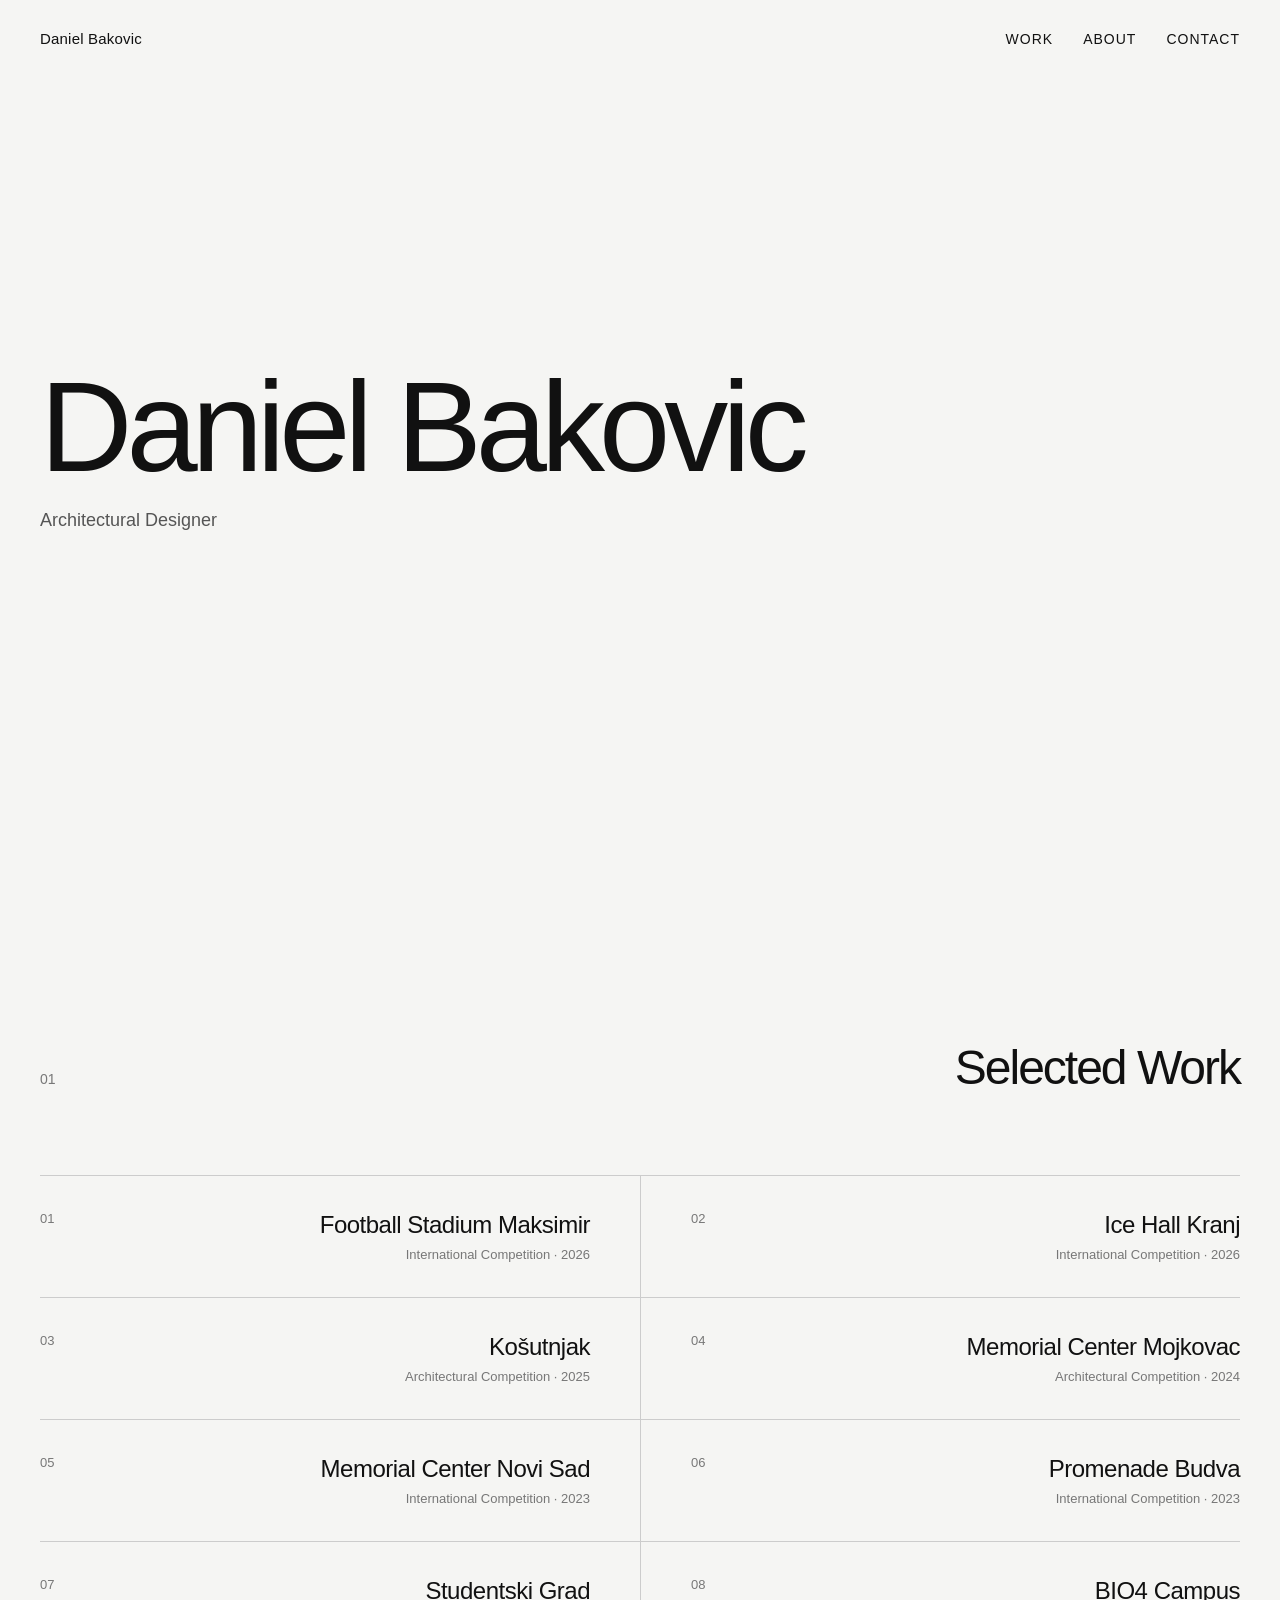
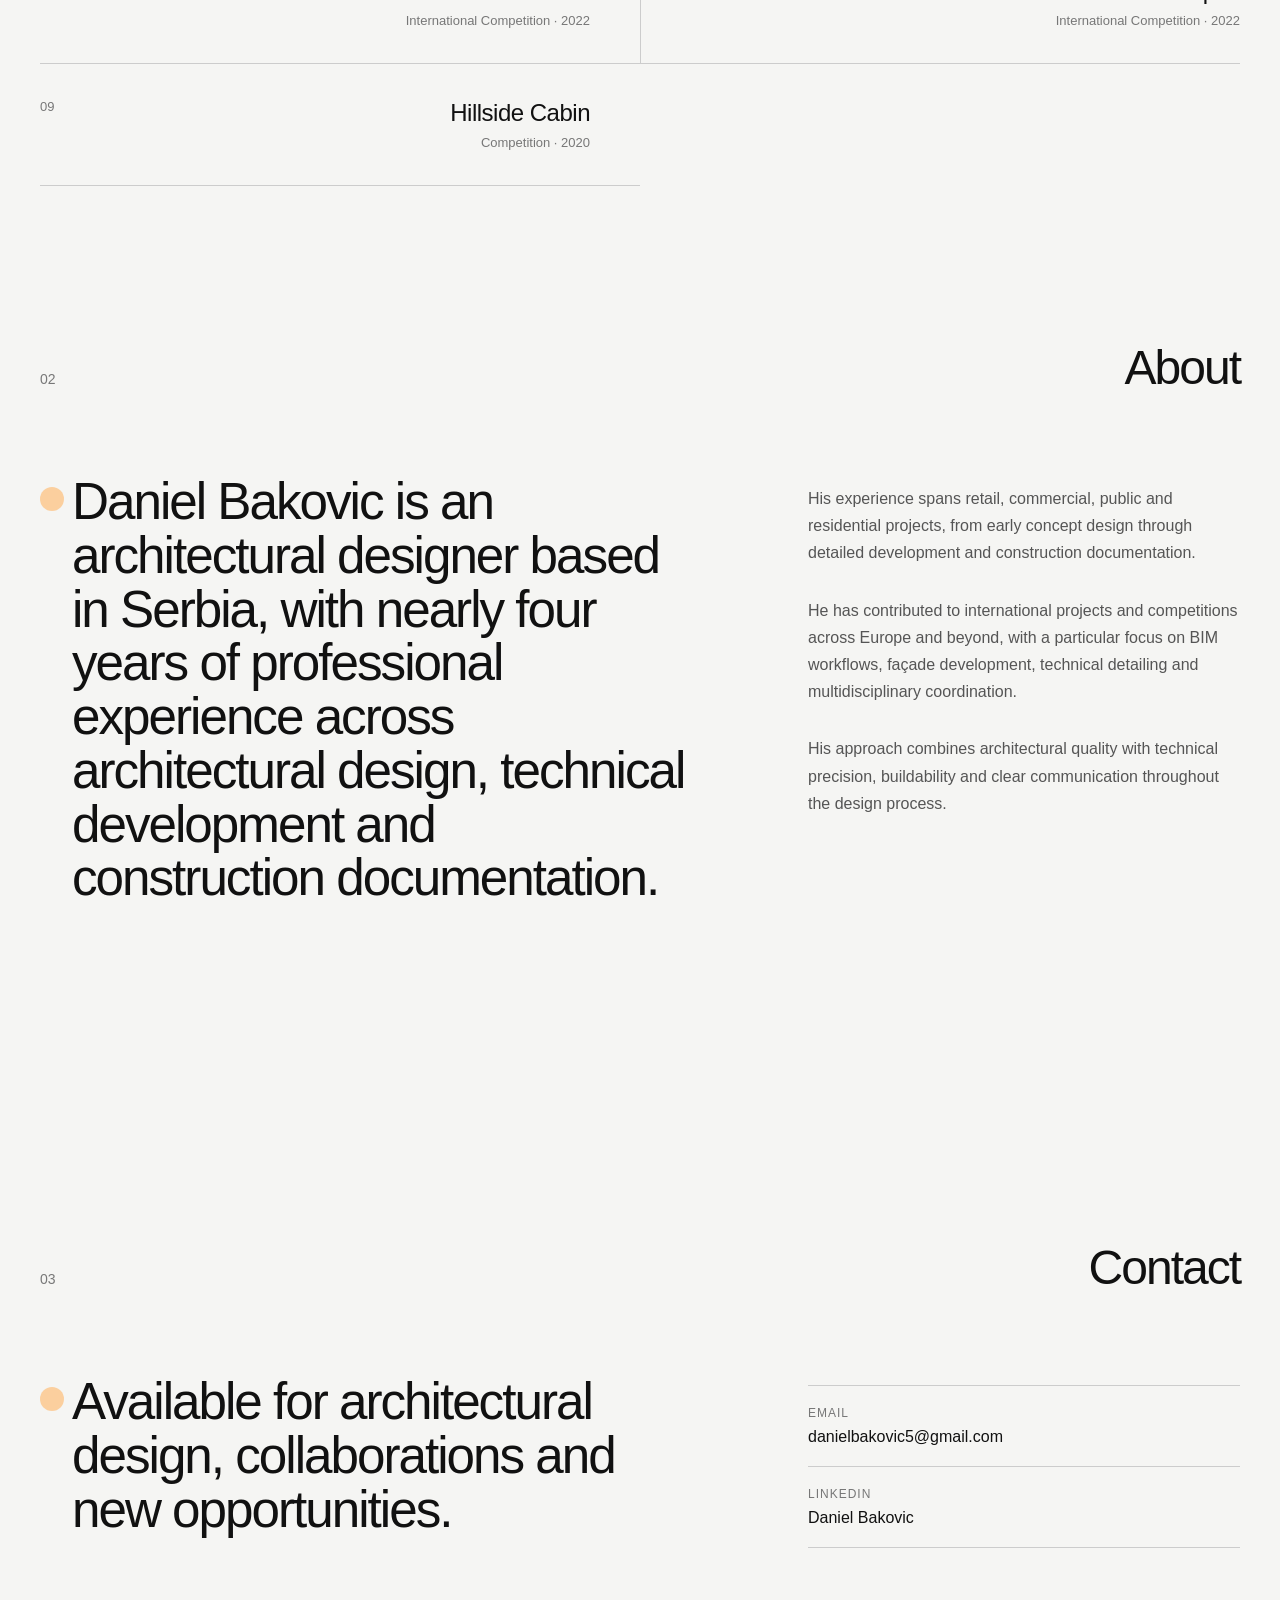
==== index.html @ 9eb4159c "Initial portfolio website" ====
<!DOCTYPE html>
<html lang="en">
<head>
    <meta charset="UTF-8">
    <meta name="viewport" content="width=device-width, initial-scale=1.0">
    <title>Daniel Bakovic — Architect</title>
    <link rel="stylesheet" href="style.css">
</head>

<body>
<header>
    <div class="logo">Daniel Bakovic</div>

    <nav>
        <a href="#work">Work</a>
        <a href="#about">About</a>
        <a href="#contact">Contact</a>
    </nav>
</header>

<main>
    <section class="hero">
        <h1>Daniel Bakovic</h1>
        <p>Architectural Designer</p>
    </section>

    <section id="work">

    <div class="section-header">
        <span>01</span>
        <h2>Selected Work</h2>
    </div>

    <div class="projects">

  <a href="projects/maksimir.html" class="project">
        <span class="project-number">01</span>
        <div class="project-info">
            <h3>Football Stadium Maksimir</h3>
            <p>International Competition · 2026</p>
        </div>
    </a>

    <a href="projects/ice-hall-kranj.html" class="project">
        <span class="project-number">02</span>
        <div class="project-info">
            <h3>Ice Hall Kranj</h3>
            <p>International Competition · 2026</p>
        </div>
    </a>

    <a href="projects/kosutnjak.html" class="project">
        <span class="project-number">03</span>
        <div class="project-info">
            <h3>Košutnjak</h3>
            <p>Architectural Competition · 2025</p>
        </div>
    </a>

    <a href="projects/memorial-center-mojkovac.html" class="project">
        <span class="project-number">04</span>
        <div class="project-info">
            <h3>Memorial Center Mojkovac</h3>
            <p>Architectural Competition · 2024</p>
        </div>
    </a>

    <a href="projects/memorial-center-novi-sad.html" class="project">
        <span class="project-number">05</span>
        <div class="project-info">
            <h3>Memorial Center Novi Sad</h3>
            <p>International Competition · 2023</p>
        </div>
    </a>

    <a href="projects/promenade-budva.html" class="project">
        <span class="project-number">06</span>
        <div class="project-info">
            <h3>Promenade Budva</h3>
            <p>International Competition · 2023</p>
        </div>
    </a>

    <a href="projects/studentski-grad.html" class="project">
        <span class="project-number">07</span>
        <div class="project-info">
            <h3>Studentski Grad</h3>
            <p>International Competition · 2022</p>
        </div>
    </a>

    <a href="projects/bio4-campus.html" class="project">
        <span class="project-number">08</span>
        <div class="project-info">
            <h3>BIO4 Campus</h3>
            <p>International Competition · 2022</p>
        </div>
    </a>

    <a href="projects/hillside-cabin.html" class="project">
        <span class="project-number">09</span>
        <div class="project-info">
            <h3>Hillside Cabin</h3>
            <p>Competition · 2020</p>
        </div>
    </a>

</div>
       

</section>

    <section id="about">

    <div class="section-header">
        <span>02</span>
        <h2>About</h2>
    </div>

    <div class="about-content">

        <div class="about-intro">
            <p>
                Daniel Bakovic is an architectural designer based in Serbia,
                with nearly four years of professional experience across
                architectural design, technical development and construction
                documentation.
            </p>
        </div>

        <div class="about-text">

            <p>
                His experience spans retail, commercial, public and
                residential projects, from early concept design through
                detailed development and construction documentation.
            </p>

            <p>
                He has contributed to international projects and
                competitions across Europe and beyond, with a particular
                focus on BIM workflows, façade development, technical
                detailing and multidisciplinary coordination.
            </p>

            <p>
                His approach combines architectural quality with technical
                precision, buildability and clear communication throughout
                the design process.
            </p>

        </div>

    </div>

</section>

   <section id="contact">

    <div class="section-header">
        <span>03</span>
        <h2>Contact</h2>
    </div>

    <div class="contact-content">

        <div class="contact-intro">
            <p>
                Available for architectural design,
                collaborations and new opportunities.
            </p>
        </div>

        <div class="contact-links">

    <a href="mailto:danielbakovic5@gmail.com" class="contact-link">
        <span>Email</span>
        <strong>danielbakovic5@gmail.com</strong>
    </a>

    <a href="https://www.linkedin.com/in/daniel-bakovic-arch"
       target="_blank"
       rel="noopener noreferrer"
       class="contact-link">
        <span>LinkedIn</span>
        <strong>Daniel Bakovic</strong>
    </a>

</div>

    </div>

</section>
</main>
</body>
</html>
---- style.css ----
* {
    margin: 0;
    padding: 0;
    box-sizing: border-box;
}

html {
    scroll-behavior: smooth;
}

body {
    font-family: Arial, Helvetica, sans-serif;
    background: #f5f5f3;
    color: #111;
}

header {
    position: fixed;
    top: 0;
    left: 0;
    width: 100%;
    padding: 30px 40px;
    display: flex;
    justify-content: space-between;
    align-items: center;
    z-index: 100;
}

.logo {
    font-size: 15px;
    font-weight: 500;
    letter-spacing: 0.2px;
}

nav {
    display: flex;
    gap: 30px;
}

nav a {
    color: #111;
    text-decoration: none;
    font-size: 14px;
    text-transform: uppercase;
    letter-spacing: 1px;
}

nav a:hover {
    opacity: 0.5;
}

main {
    padding: 0 40px;
}

.hero {
    height: 100vh;
    display: flex;
    flex-direction: column;
    justify-content: center;
}

.hero h1 {
    font-size: clamp(60px, 10vw, 150px);
    font-weight: 400;
    letter-spacing: -6px;
    line-height: 0.9;
}

.hero p {
    margin-top: 25px;
    font-size: 18px;
    color: #555;
}

section:not(.hero) {
    min-height: 100vh;
    padding-top: 140px;
}

h2 {
    font-size: 40px;
    font-weight: 400;
}
/* PROJECTS */

.section-header {
    display: flex;
    justify-content: space-between;
    align-items: baseline;
    margin-bottom: 80px;
}

.section-header span {
    font-size: 14px;
    color: #777;
}

.section-header h2 {
    font-size: 48px;
    font-weight: 400;
    letter-spacing: -2px;
}

.projects {
    display: grid;
    grid-template-columns: repeat(2, 1fr);
    border-top: 1px solid #ccc;
}

.project {
    display: flex;
    justify-content: space-between;
    align-items: flex-start;
    padding: 35px 0;
    border-bottom: 1px solid #ccc;
    color: #111;
    text-decoration: none;
    transition: opacity 0.3s ease;
}

.project:nth-child(odd) {
    padding-right: 50px;
}

.project:nth-child(even) {
    padding-left: 50px;
    border-left: 1px solid #ccc;
}

.project-number {
    font-size: 13px;
    color: #777;
}

.project-info {
    text-align: right;
}

.project-info h3 {
    font-size: 24px;
    font-weight: 400;
    letter-spacing: -0.5px;
}

.project-info p {
    margin-top: 8px;
    font-size: 13px;
    color: #777;
}

.project:hover {
    opacity: 0.5;
}
/* PROJECT PAGE */

.project-page {
    padding: 150px 40px 100px;
}

.project-top {
    display: flex;
    justify-content: space-between;
    align-items: center;
    margin-bottom: 120px;
}

.back-link {
    color: #111;
    text-decoration: none;
    font-size: 13px;
    text-transform: uppercase;
    letter-spacing: 1px;
}

.back-link:hover {
    opacity: 0.5;
}

.project-number-large {
    font-size: 13px;
    color: #777;
}

.project-intro {
    max-width: 1100px;
    margin-bottom: 100px;
}

.project-intro h1 {
    font-size: clamp(60px, 9vw, 140px);
    font-weight: 400;
    letter-spacing: -6px;
    line-height: 0.9;
}

.project-meta {
    display: flex;
    gap: 40px;
    margin-top: 35px;
    font-size: 14px;
    color: #666;
}

.project-placeholder {
    width: 100%;
    height: 600px;
    background: #dededb;
    display: flex;
    align-items: center;
    justify-content: center;
    margin-bottom: 120px;
}

.project-placeholder span {
    font-size: 13px;
    text-transform: uppercase;
    letter-spacing: 2px;
    color: #777;
}

.project-text {
    max-width: 700px;
    margin-left: auto;
}

.project-text h2 {
    font-size: 32px;
    font-weight: 400;
    margin-bottom: 30px;
}

.project-text p {
    font-size: 17px;
    line-height: 1.7;
    color: #555;
}
/* PROJECT IMAGE */

.project-image {
    width: 100%;
    margin-bottom: 120px;
    overflow: hidden;
}

.project-image img {
    width: 100%;
    height: auto;
    display: block;
}
/* PROJECT DETAILS */

.project-details {
    margin-top: 100px;
    padding-top: 30px;
    border-top: 1px solid #ccc;

    display: grid;
    grid-template-columns: repeat(4, 1fr);
    gap: 40px;
}

.detail {
    display: flex;
    flex-direction: column;
    gap: 10px;
}

.detail span {
    font-size: 12px;
    text-transform: uppercase;
    letter-spacing: 1px;
    color: #777;
}

.detail strong {
    font-size: 15px;
    font-weight: 400;
}
/* PROJECT GALLERY */

.project-gallery {
    margin-top: 120px;
}

.gallery-full {
    width: 100%;
    overflow: hidden;
}

.gallery-full img {
    width: 100%;
    height: auto;
    display: block;
}
/* MORE IMAGES */
/* MORE IMAGES */

.gallery-title {
    margin-top: 140px;
    margin-bottom: 40px;
}

.gallery-title span {
    font-size: 13px;
    text-transform: uppercase;
    letter-spacing: 1.5px;
    color: #777;
}

.gallery-grid {
    display: grid;
    grid-template-columns: repeat(2, 1fr);
    gap: 20px;
}

.gallery-item {
    width: 100%;
    overflow: hidden;
}

.gallery-item img {
    width: 100%;
    height: auto;
    display: block;
    transition: transform 0.5s ease;
}

.gallery-item:hover img {
    transform: scale(1.02);
}
/* GALLERY REFINEMENT */

.project-gallery {
    margin-top: 140px;
}

.gallery-full {
    margin-bottom: 20px;
}

.gallery-grid {
    display: grid;
    grid-template-columns: repeat(2, 1fr);
    gap: 20px;
}

.gallery-item {
    overflow: hidden;
}

.gallery-item img,
.gallery-full img {
    width: 100%;
    height: auto;
    display: block;
}

.gallery-item img {
    transition: transform 0.5s ease;
}

.gallery-item:hover img {
    transform: scale(1.02);
}
/* LIGHTBOX */

.lightbox {
    position: fixed;
    inset: 0;
    background: rgba(245, 245, 243, 0.96);
    display: flex;
    align-items: center;
    justify-content: center;
    padding: 60px;
    opacity: 0;
    visibility: hidden;
    transition: opacity 0.3s ease, visibility 0.3s ease;
    z-index: 1000;
}

.lightbox.active {
    opacity: 1;
    visibility: visible;
}

.lightbox img {
    max-width: 90%;
    max-height: 90vh;
    width: auto;
    height: auto;
    object-fit: contain;
}

.lightbox-close {
    position: absolute;
    top: 30px;
    right: 40px;
    border: none;
    background: none;
    font-size: 40px;
    font-weight: 300;
    color: #111;
    cursor: pointer;
    line-height: 1;
}

.lightbox-close:hover {
    opacity: 0.5;
}
/* RESPONSIVE */

@media (max-width: 768px) {

    header {
        padding: 20px;
    }

    nav {
        gap: 15px;
    }

    nav a {
        font-size: 11px;
    }

    main {
        padding: 0 20px;
    }

    .hero h1 {
        font-size: 60px;
        letter-spacing: -3px;
    }

    .section-header {
        margin-bottom: 50px;
    }

    .section-header h2 {
        font-size: 32px;
    }

    .projects {
        grid-template-columns: 1fr;
    }

    .project:nth-child(odd),
    .project:nth-child(even) {
        padding: 25px 0;
        border-left: none;
    }

    .project-info h3 {
        font-size: 20px;
    }

    .project-page {
        padding: 110px 20px 60px;
    }

    .project-top {
        margin-bottom: 70px;
    }

    .project-intro h1 {
        font-size: 55px;
        letter-spacing: -3px;
    }

    .project-meta {
        flex-direction: column;
        gap: 8px;
        margin-top: 25px;
    }

    .project-image {
        margin-bottom: 60px;
    }

    .project-text {
        margin-left: 0;
    }

    .project-text h2 {
        font-size: 28px;
    }

    .project-details {
        grid-template-columns: repeat(2, 1fr);
        gap: 30px 20px;
        margin-top: 70px;
    }

    .project-gallery {
        margin-top: 80px;
    }

    .gallery-grid {
        grid-template-columns: 1fr;
        gap: 15px;
    }

    .gallery-title {
        margin-top: 80px;
    }

    .lightbox {
        padding: 20px;
    }

    .lightbox img {
        max-width: 88%;
        max-height: 80vh;
    }

    .lightbox-prev {
        left: 5px;
    }

    .lightbox-next {
        right: 5px;
    }

    .lightbox-prev,
    .lightbox-next {
        font-size: 24px;
        padding: 10px;
    }

    .lightbox-close {
        top: 20px;
        right: 20px;
        font-size: 32px;
    }
}
/* ABOUT */

.about-content {
    display: grid;
    grid-template-columns: 1.5fr 1fr;
    gap: 120px;
    margin-top: 80px;
    padding-bottom: 120px;
}

.about-intro {
    position: relative;
    padding-left: 32px;
}

.about-intro::before {
    content: "";
    position: absolute;
    left: 0;
    top: 12px;
    width: 24px;
    height: 24px;
    background: #FFB566;
    opacity: 0.6;
    border-radius: 50%;
}

.about-intro p {
    font-size: clamp(32px, 4vw, 58px);
    line-height: 1.05;
    letter-spacing: -2px;
    font-weight: 400;
    max-width: 900px;
}

.about-text {
    max-width: 500px;
    padding-top: 10px;
}

.about-text p {
    font-size: 16px;
    line-height: 1.7;
    color: #555;
    margin-bottom: 30px;
}
@media (max-width: 768px) {

    .about-content {
        grid-template-columns: 1fr;
        gap: 50px;
        margin-top: 50px;
        padding-bottom: 80px;
    }

    .about-intro p {
        font-size: 34px;
        letter-spacing: -1px;
    }

    .about-text {
        max-width: none;
    }
.about-intro {
    padding-left: 24px;
}

.about-intro::before {
    width: 6px;
    height: 6px;
    top: 9px;
}
}
/* CONTACT */

.contact-content {
    display: grid;
    grid-template-columns: 1.5fr 1fr;
    gap: 120px;
    margin-top: 80px;
    padding-bottom: 120px;
}

.contact-intro {
    position: relative;
    padding-left: 32px;
}

.contact-intro::before {
    content: "";
    position: absolute;
    left: 0;
    top: 12px;
    width: 24px;
    height: 24px;
    background: #FFB566;
    opacity: 0.6;
    border-radius: 50%;
}

.contact-intro p {
    font-size: clamp(32px, 4vw, 58px);
    line-height: 1.05;
    letter-spacing: -2px;
    font-weight: 400;
    max-width: 900px;
}

.contact-links {
    max-width: 500px;
    padding-top: 10px;
}

.contact-link {
    display: flex;
    flex-direction: column;
    gap: 8px;
    padding: 20px 0;
    border-top: 1px solid #ccc;
    color: #111;
    text-decoration: none;
}

.contact-link:last-child {
    border-bottom: 1px solid #ccc;
}

.contact-link span {
    font-size: 12px;
    text-transform: uppercase;
    letter-spacing: 1px;
    color: #777;
}

.contact-link strong {
    font-size: 16px;
    font-weight: 400;
}

.contact-link:hover {
    opacity: 0.5;
}
@media (max-width: 768px) {

    .contact-content {
        grid-template-columns: 1fr;
        gap: 50px;
        margin-top: 50px;
        padding-bottom: 80px;
    }

    .contact-intro {
        padding-left: 24px;
    }

    .contact-intro::before {
        width: 6px;
        height: 6px;
        top: 9px;
    }

    .contact-intro p {
        font-size: 34px;
        letter-spacing: -1px;
    }

    .contact-links {
        max-width: none;
    }

}
/* PROJECT ACCENT */

.project-number {
    transition: color 0.3s ease;
}

.project:hover .project-number {
    color: #FFB566;
}
/* PROJECT CONCEPT */

.project-concept {
    margin-top: 120px;
    padding: 60px 0;
    border-top: 1px solid #ccc;
    border-bottom: 1px solid #ccc;
}

.concept-label {
    display: flex;
    align-items: center;
    gap: 16px;
    margin-bottom: 35px;
}

.concept-label span {
    width: 24px;
    height: 24px;
    background: #FFB566;
    opacity: 0.6;
    border-radius: 50%;
    flex-shrink: 0;
}

.concept-label h2 {
    font-size: 32px;
    font-weight: 400;
    letter-spacing: -1px;
}

.concept-text {
    max-width: 700px;
    margin-left: auto;
}

.concept-text p {
    font-size: 17px;
    line-height: 1.7;
    color: #555;
}
@media (max-width: 768px) {

    .project-concept {
        margin-top: 80px;
        padding: 40px 0;
    }

    .concept-label {
        gap: 12px;
        margin-bottom: 25px;
    }

    .concept-label span {
        width: 6px;
        height: 6px;
    }

    .concept-label h2 {
        font-size: 28px;
    }

    .concept-text {
        margin-left: 0;
    }

}
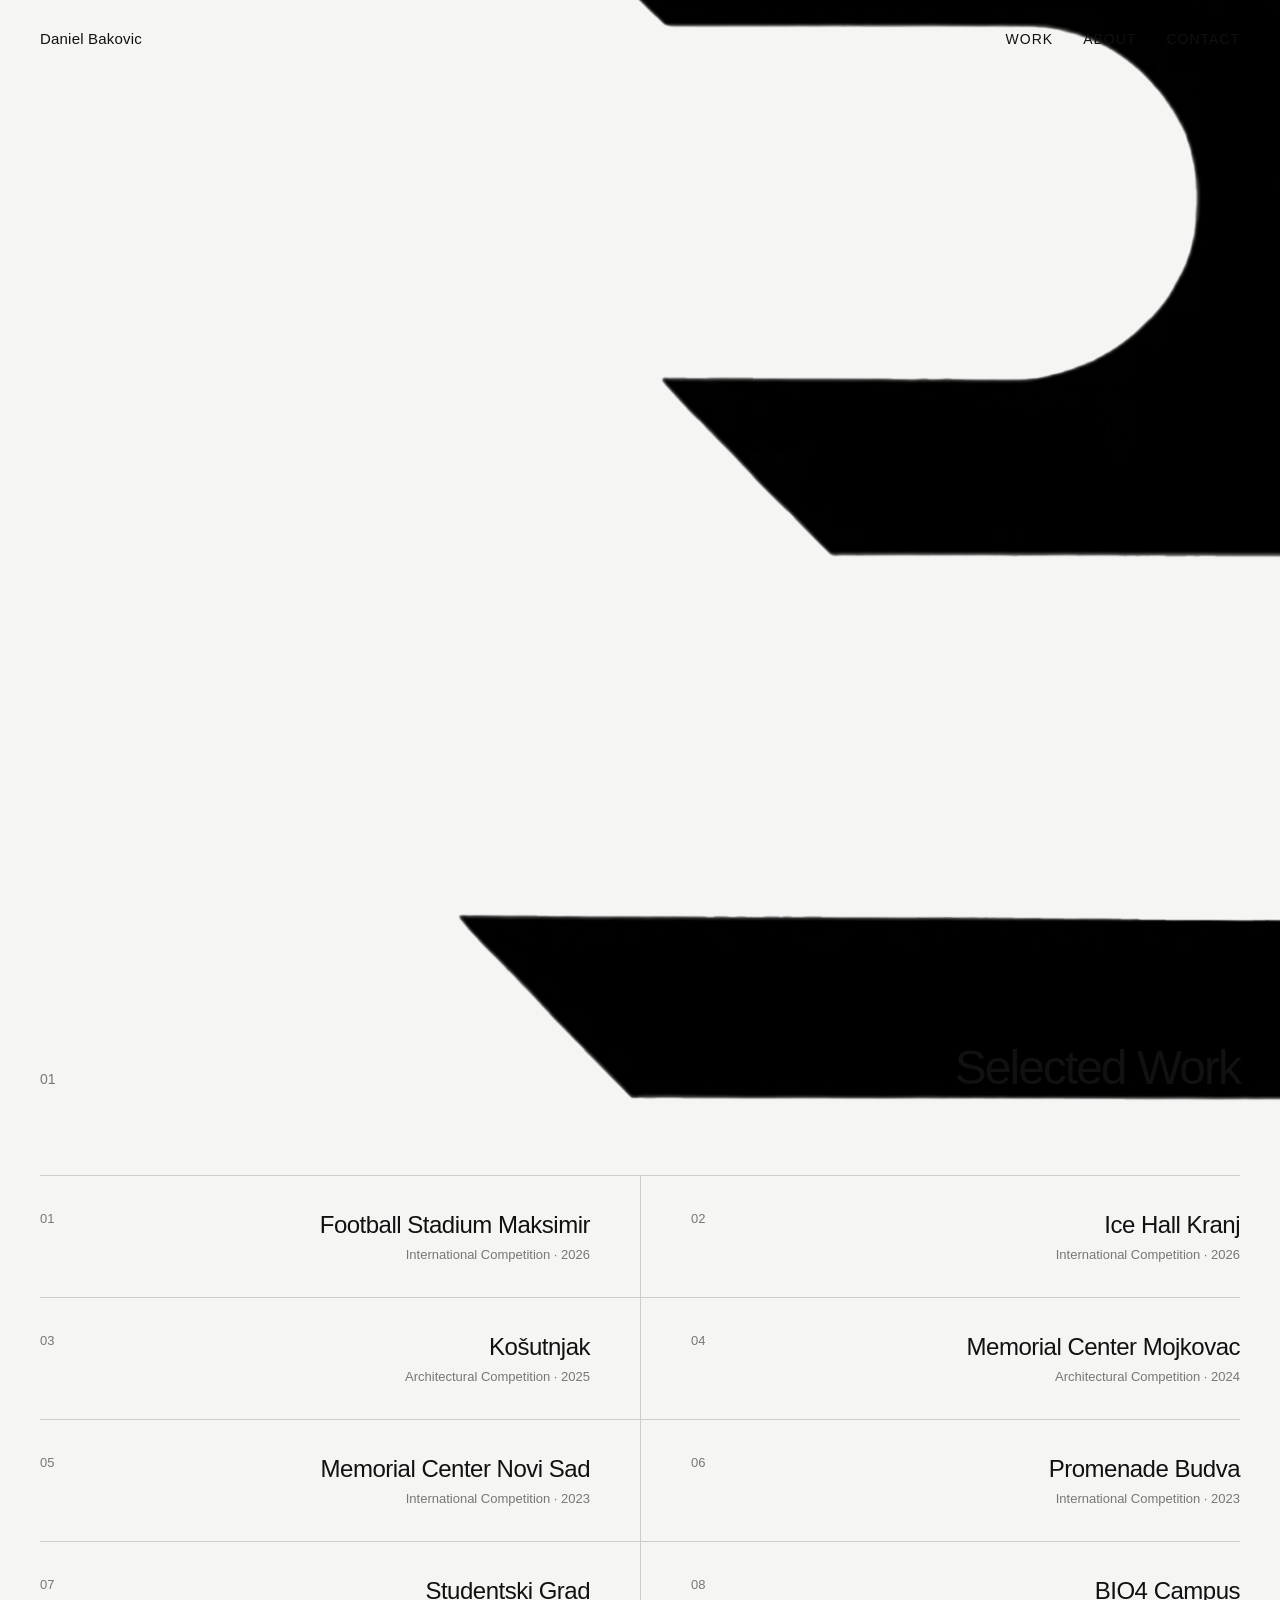
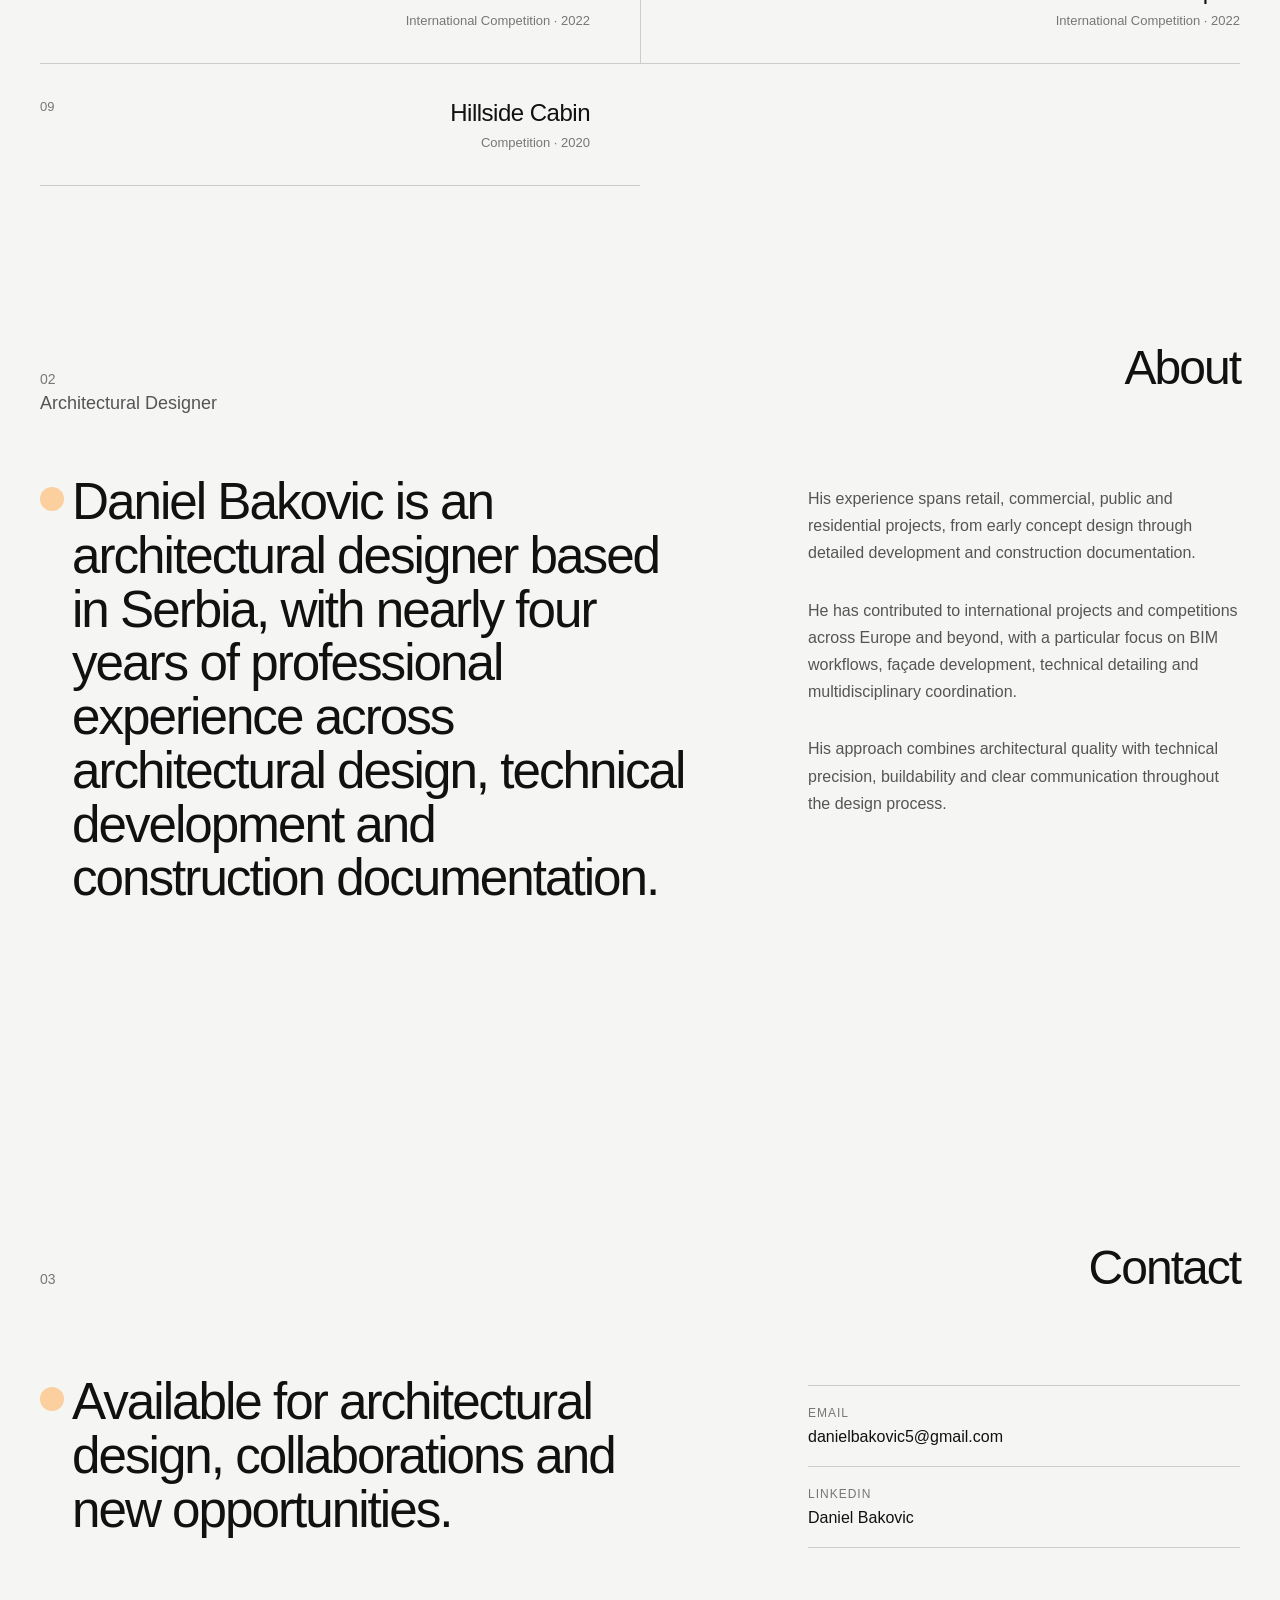
==== commit 5c328df6: "Update index.html" ====
--- a/index.html
+++ b/index.html
@@ -20,7 +20,7 @@
 
 <main>
     <section class="hero">
-        <h1>Daniel Bakovic</h1>
+        <h1>Daniel Bakovic <img src="images/LOGO%20copy1.png" alt="Logo"></h1>
         <p>Architectural Designer</p>
     </section>
 
@@ -193,4 +193,4 @@
 </section>
 </main>
 </body>
-</html>+</html>
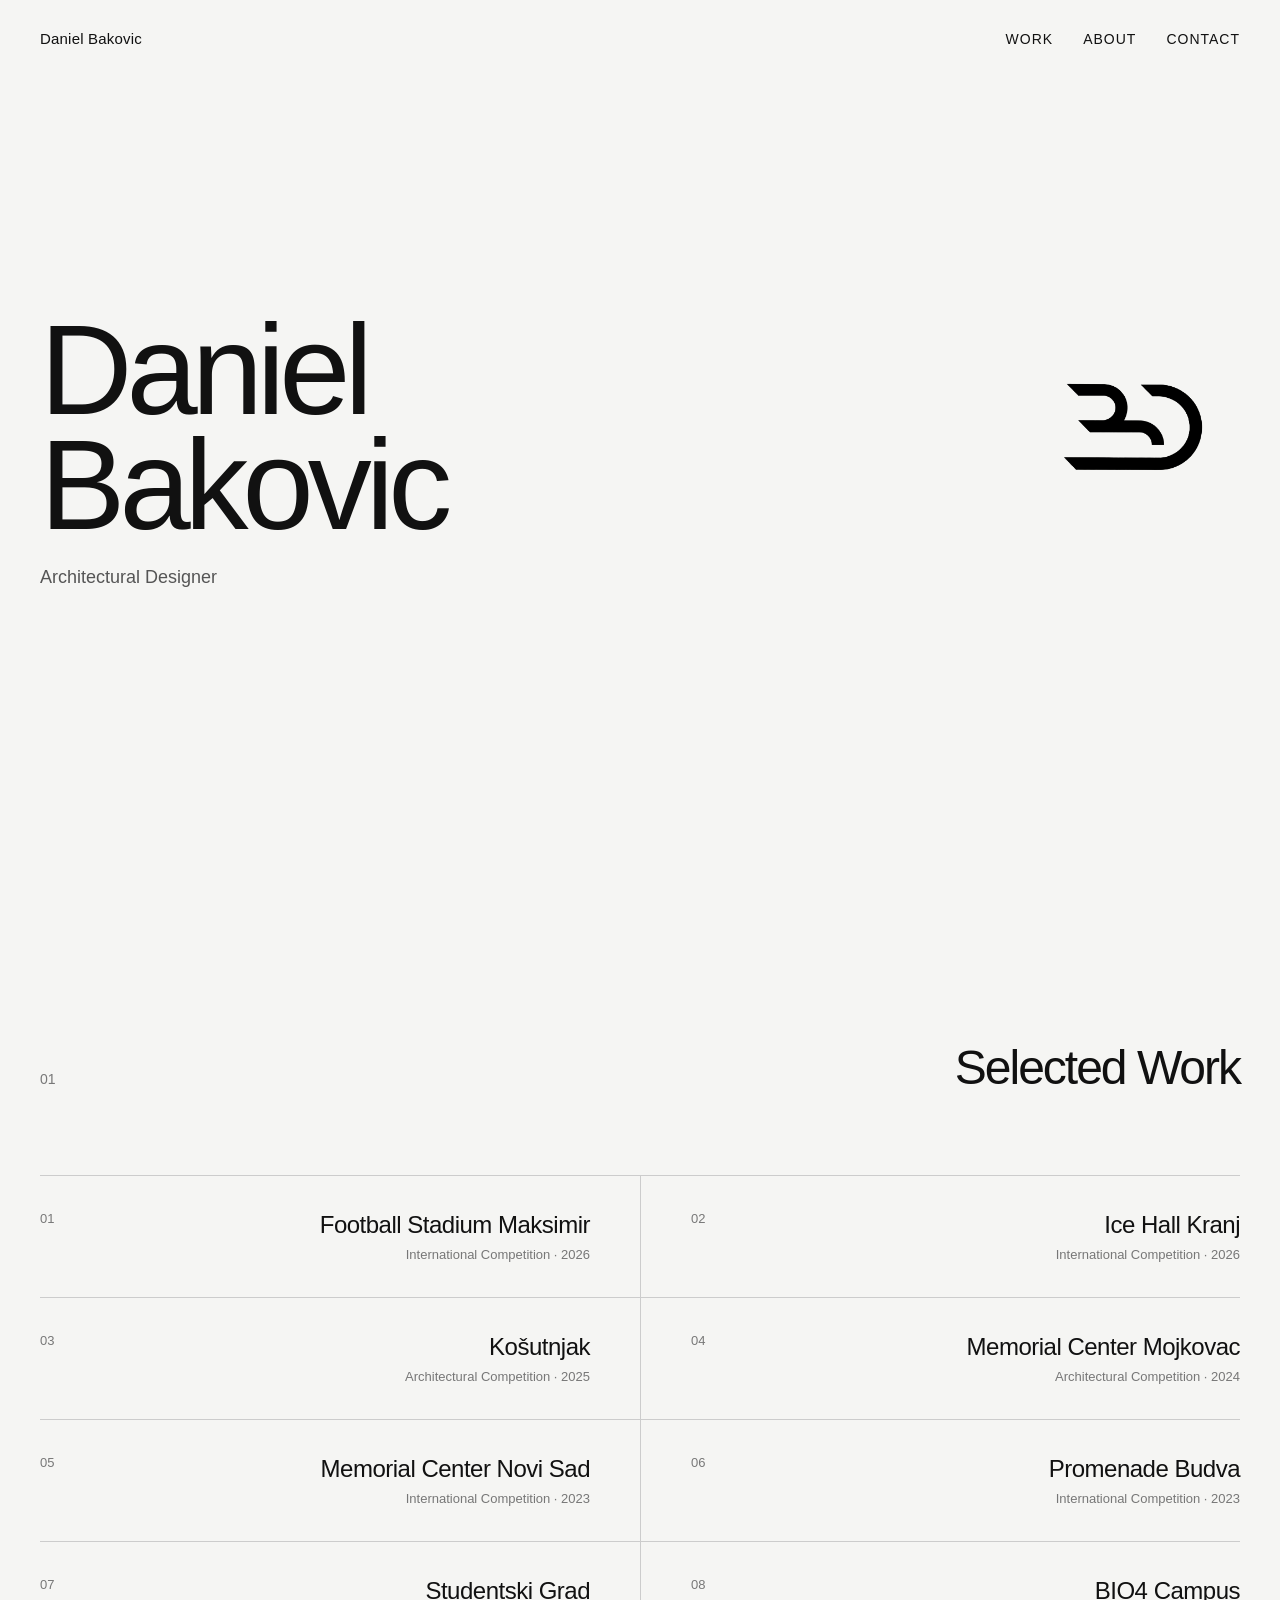
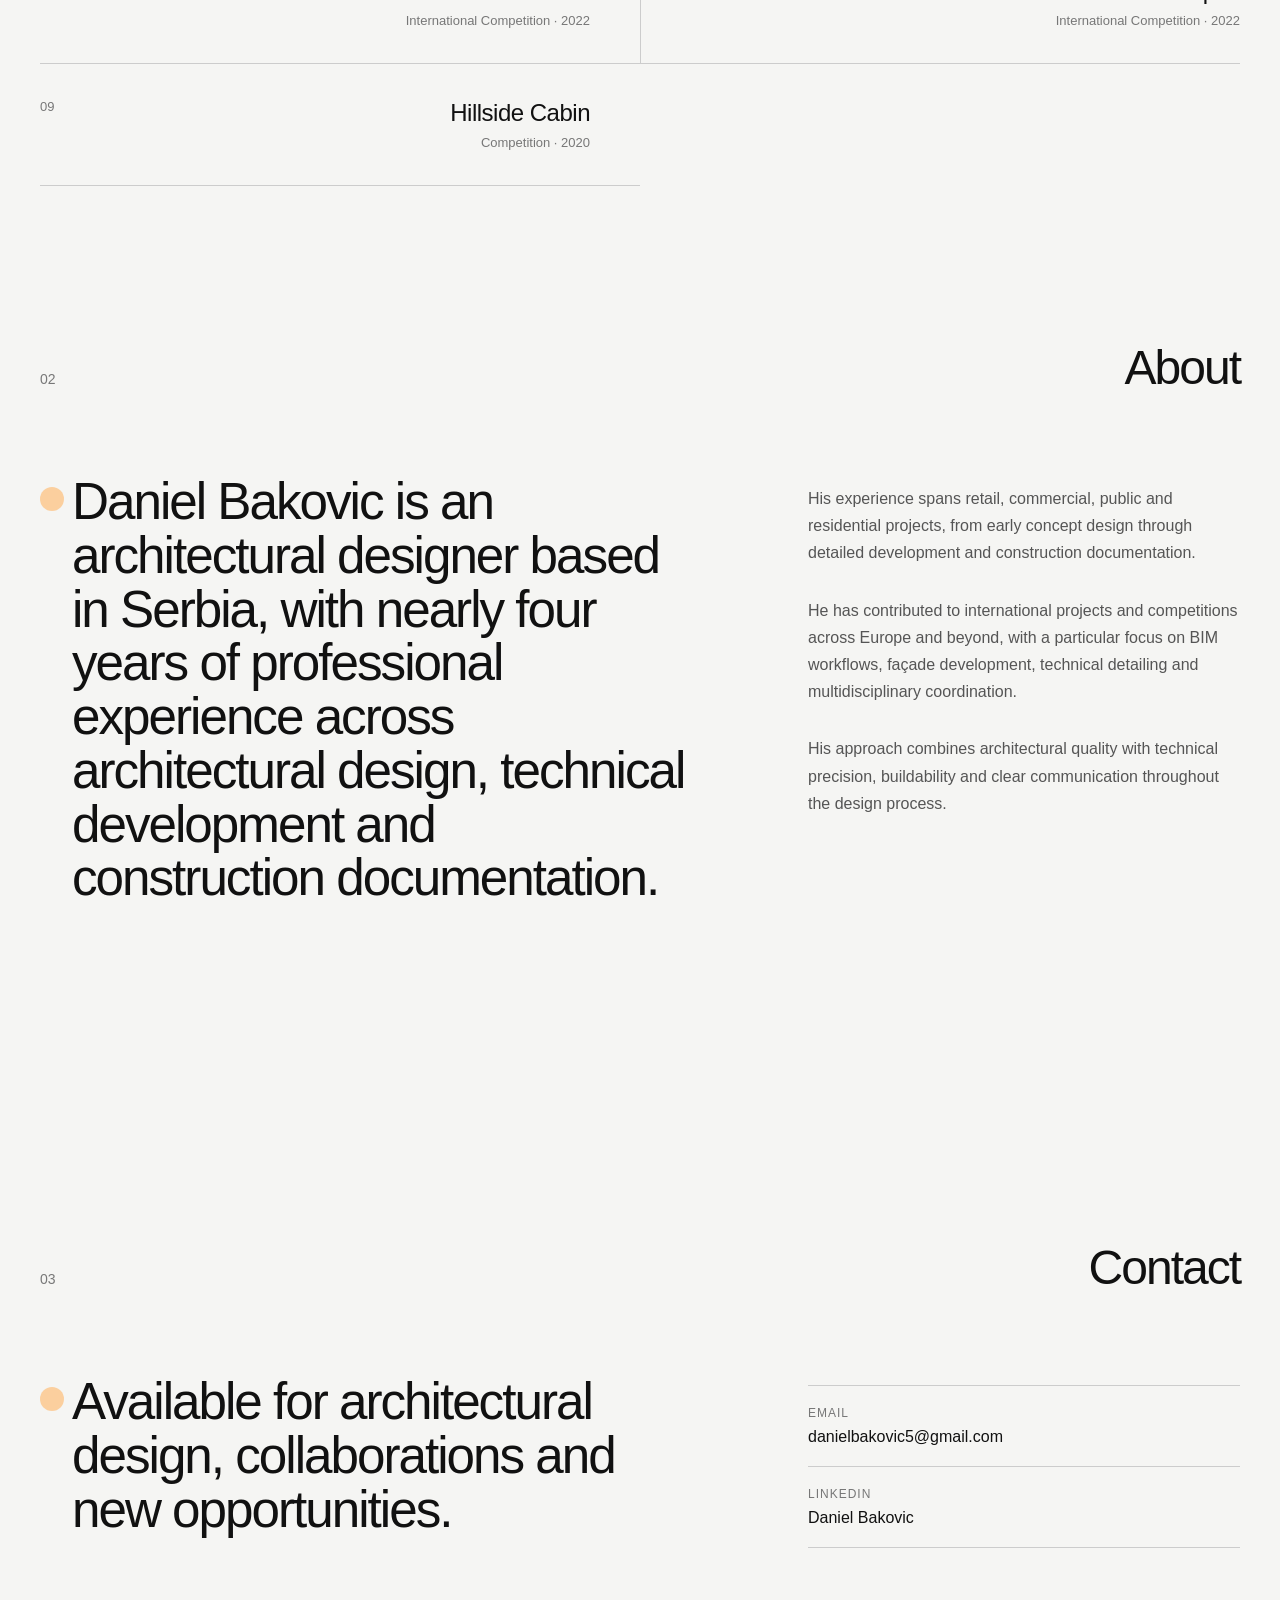
==== commit 0c022bf3: "Update index.html" ====
--- a/index.html
+++ b/index.html
@@ -20,7 +20,13 @@
 
 <main>
     <section class="hero">
-        <h1>Daniel Bakovic <img src="images/LOGO%20copy1.png" alt="Logo"></h1>
+        <h1>
+    Daniel Bakovic
+    <picture>
+        <source media="(max-width: 768px)" srcset="images/LOGO%20white.png">
+        <img src="images/LOGO%20copy1.png" alt="Logo">
+    </picture>
+</h1>
         <p>Architectural Designer</p>
     </section>
 
--- a/style.css
+++ b/style.css
@@ -66,7 +66,23 @@
     letter-spacing: -6px;
     line-height: 0.9;
 }
-
+.hero h1 {
+    display: flex;
+    align-items: center;
+    gap: 0;
+}
+
+.hero h1 img {
+    height: 1.6em;
+    width: auto;
+    display: block;
+    margin-left: 300px;
+}
+@media (max-width: 768px) {
+    .hero h1 img {
+        filter: brightness(0) invert(1);
+    }
+}
 .hero p {
     margin-top: 25px;
     font-size: 18px;
@@ -780,4 +796,8 @@
         margin-left: 0;
     }
 
-}
+    .hero h1 img {
+        filter: brightness(0) invert(1);
+        margin-left: 80px;
+    }
+}
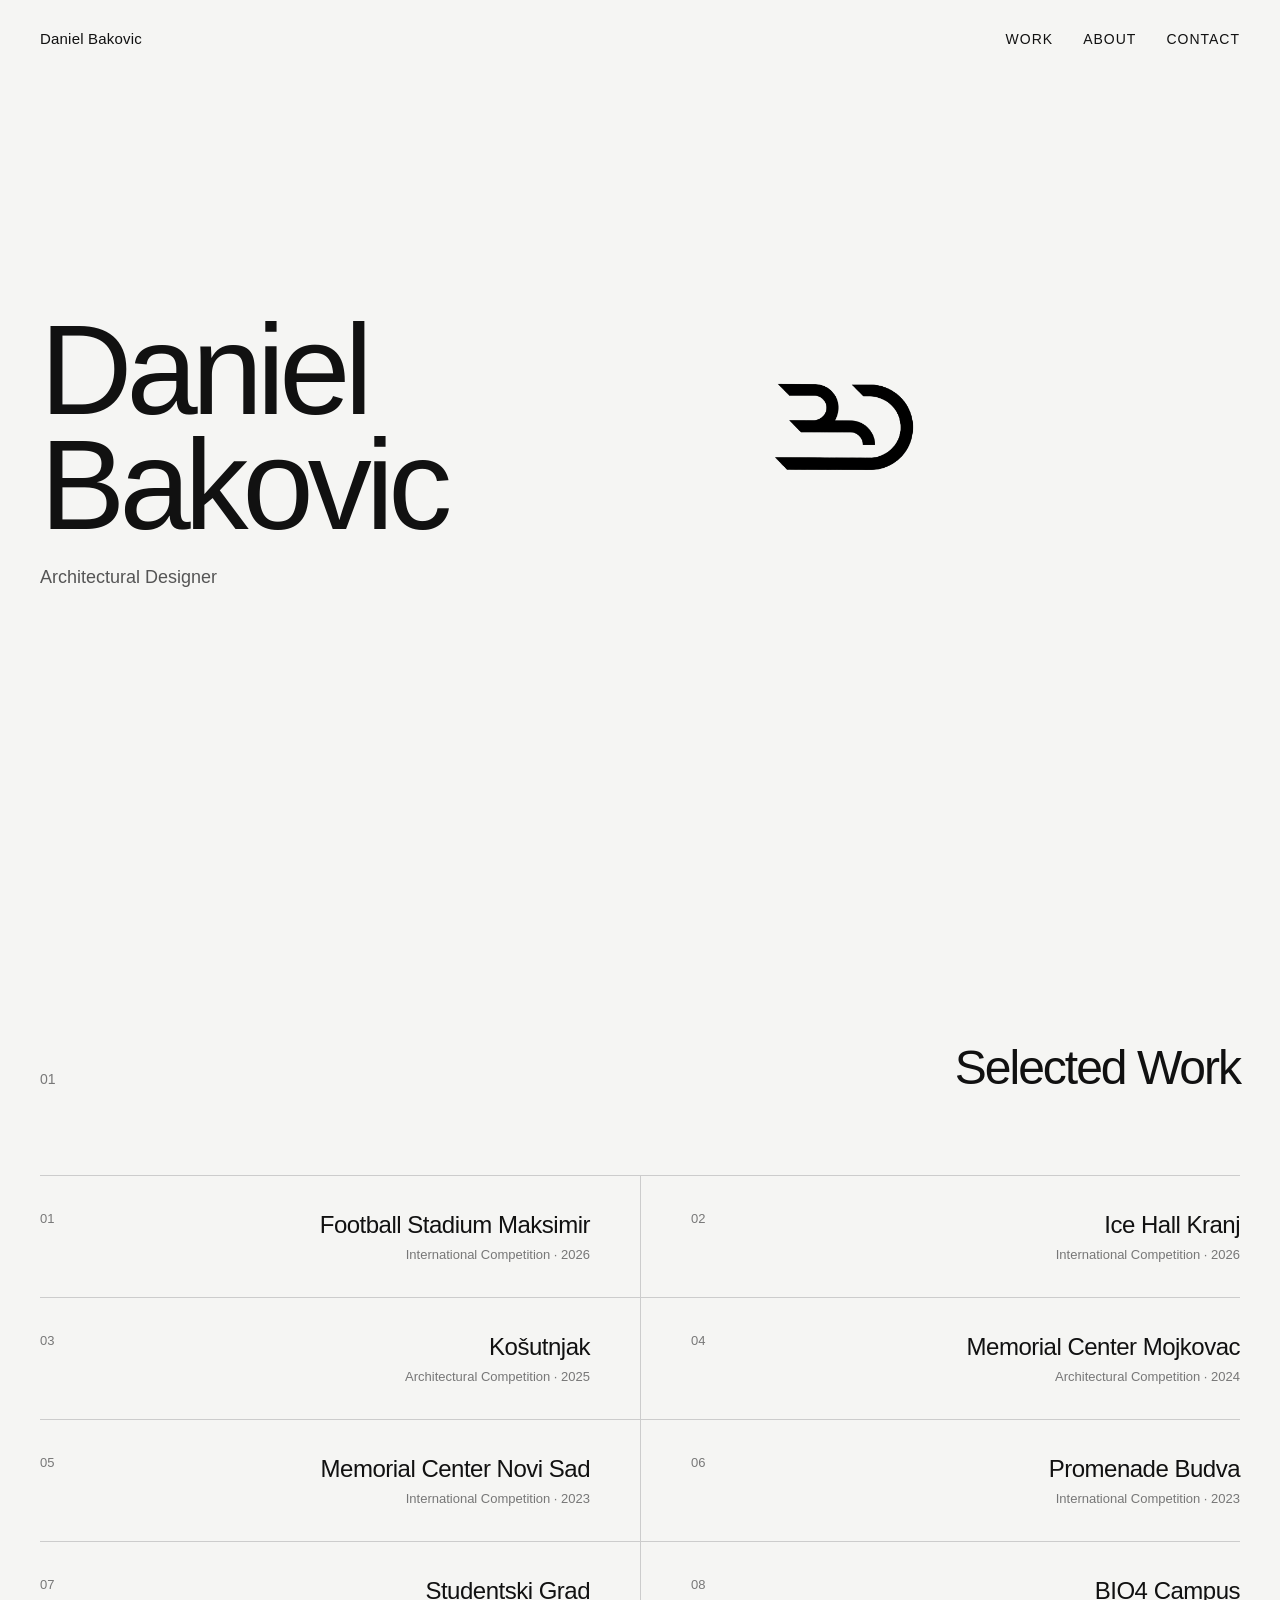
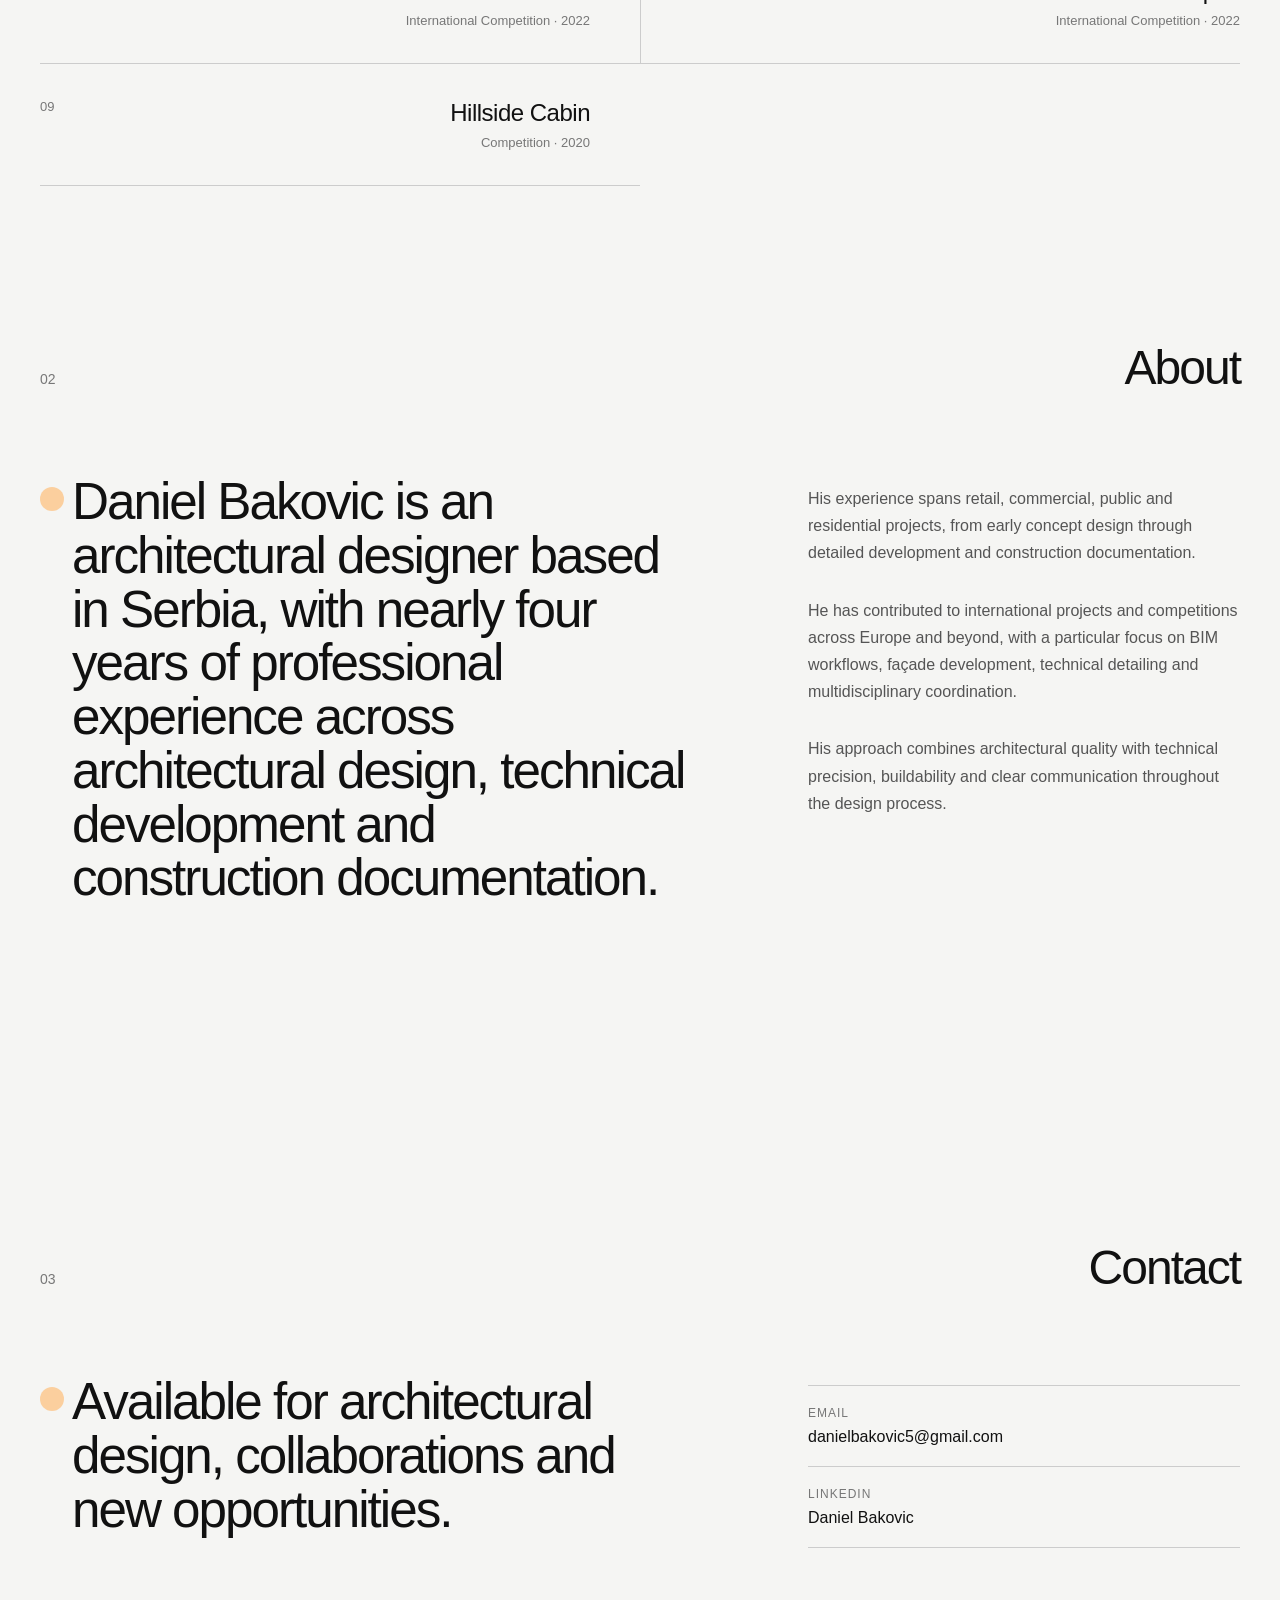
==== commit 2be96f2b: "Update index.html" ====
--- a/index.html
+++ b/index.html
@@ -22,10 +22,8 @@
     <section class="hero">
         <h1>
     Daniel Bakovic
-    <picture>
-        <source media="(max-width: 768px)" srcset="images/LOGO%20white.png">
-        <img src="images/LOGO%20copy1.png" alt="Logo">
-    </picture>
+    <img class="logo-desktop" src="images/LOGO%20copy1.png" alt="Logo">
+<img class="logo-mobile" src="images/LOGO%20white.png" alt="Logo">
 </h1>
         <p>Architectural Designer</p>
     </section>
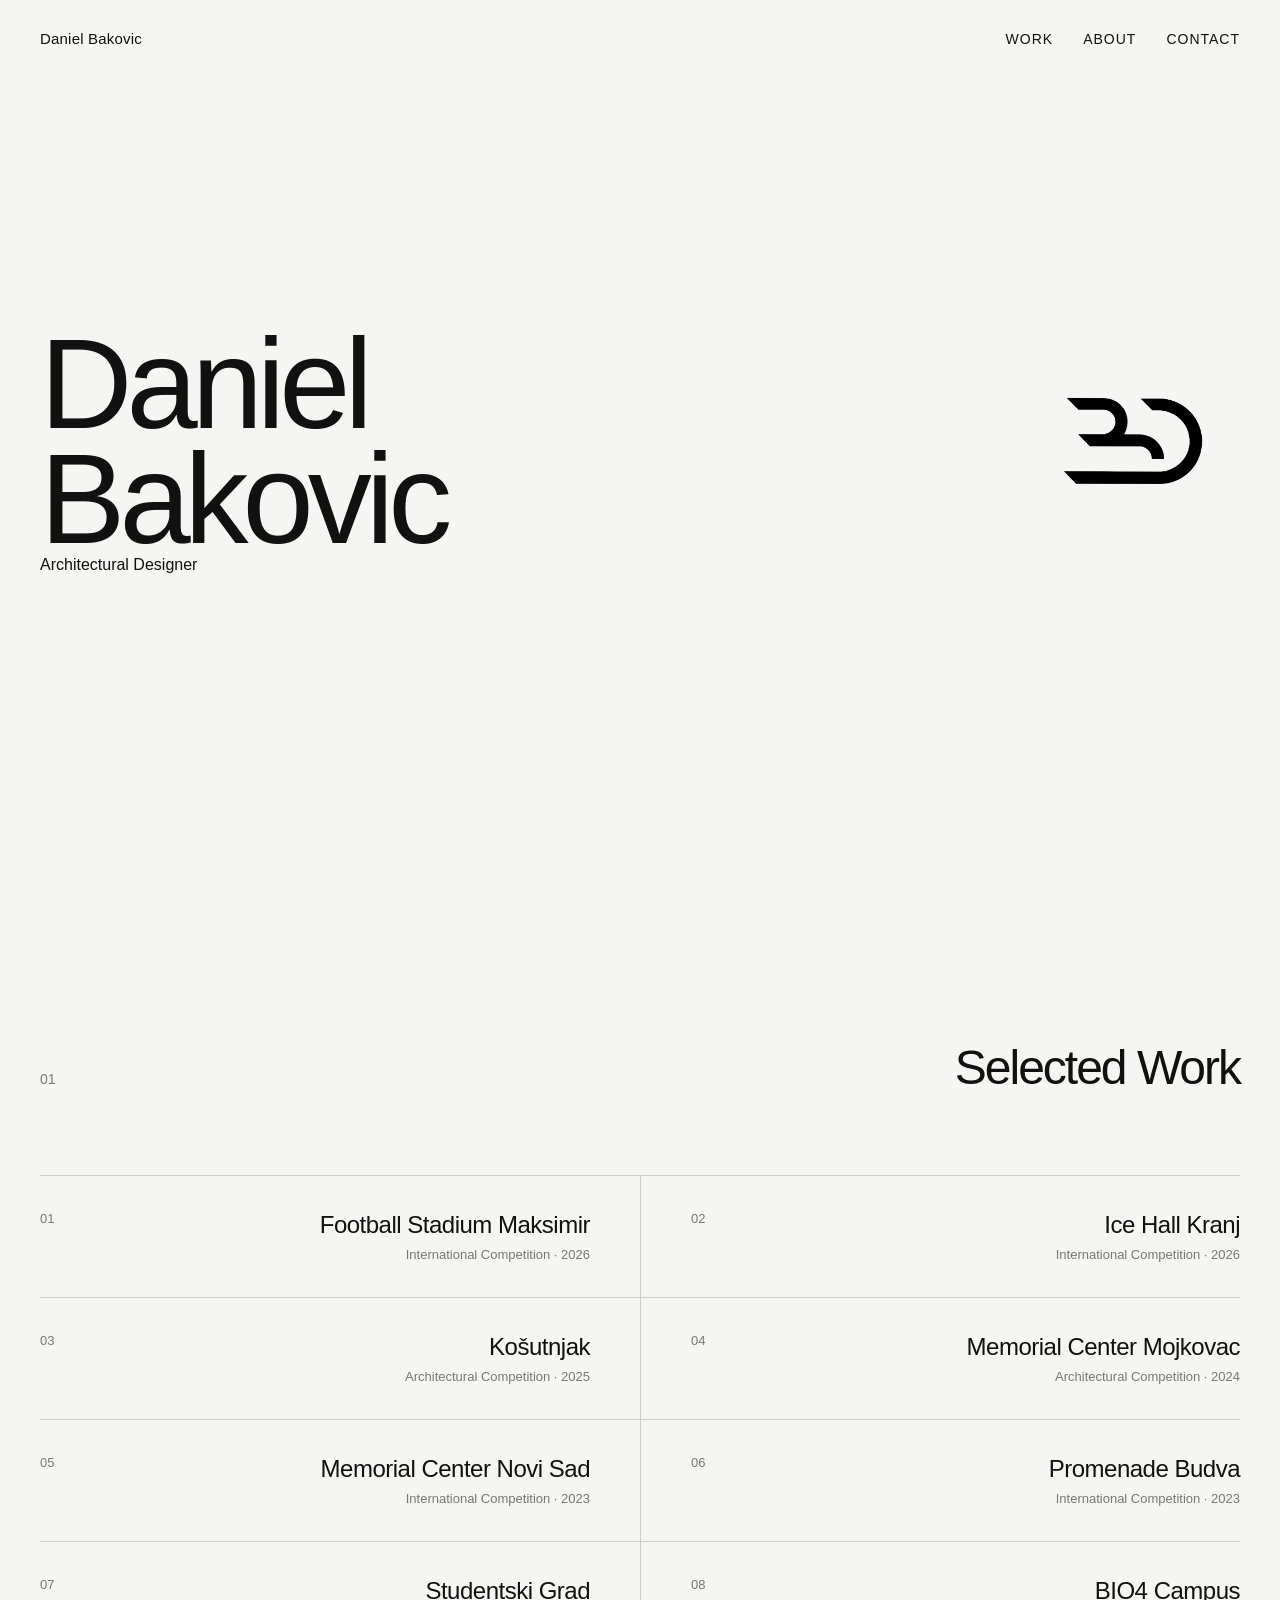
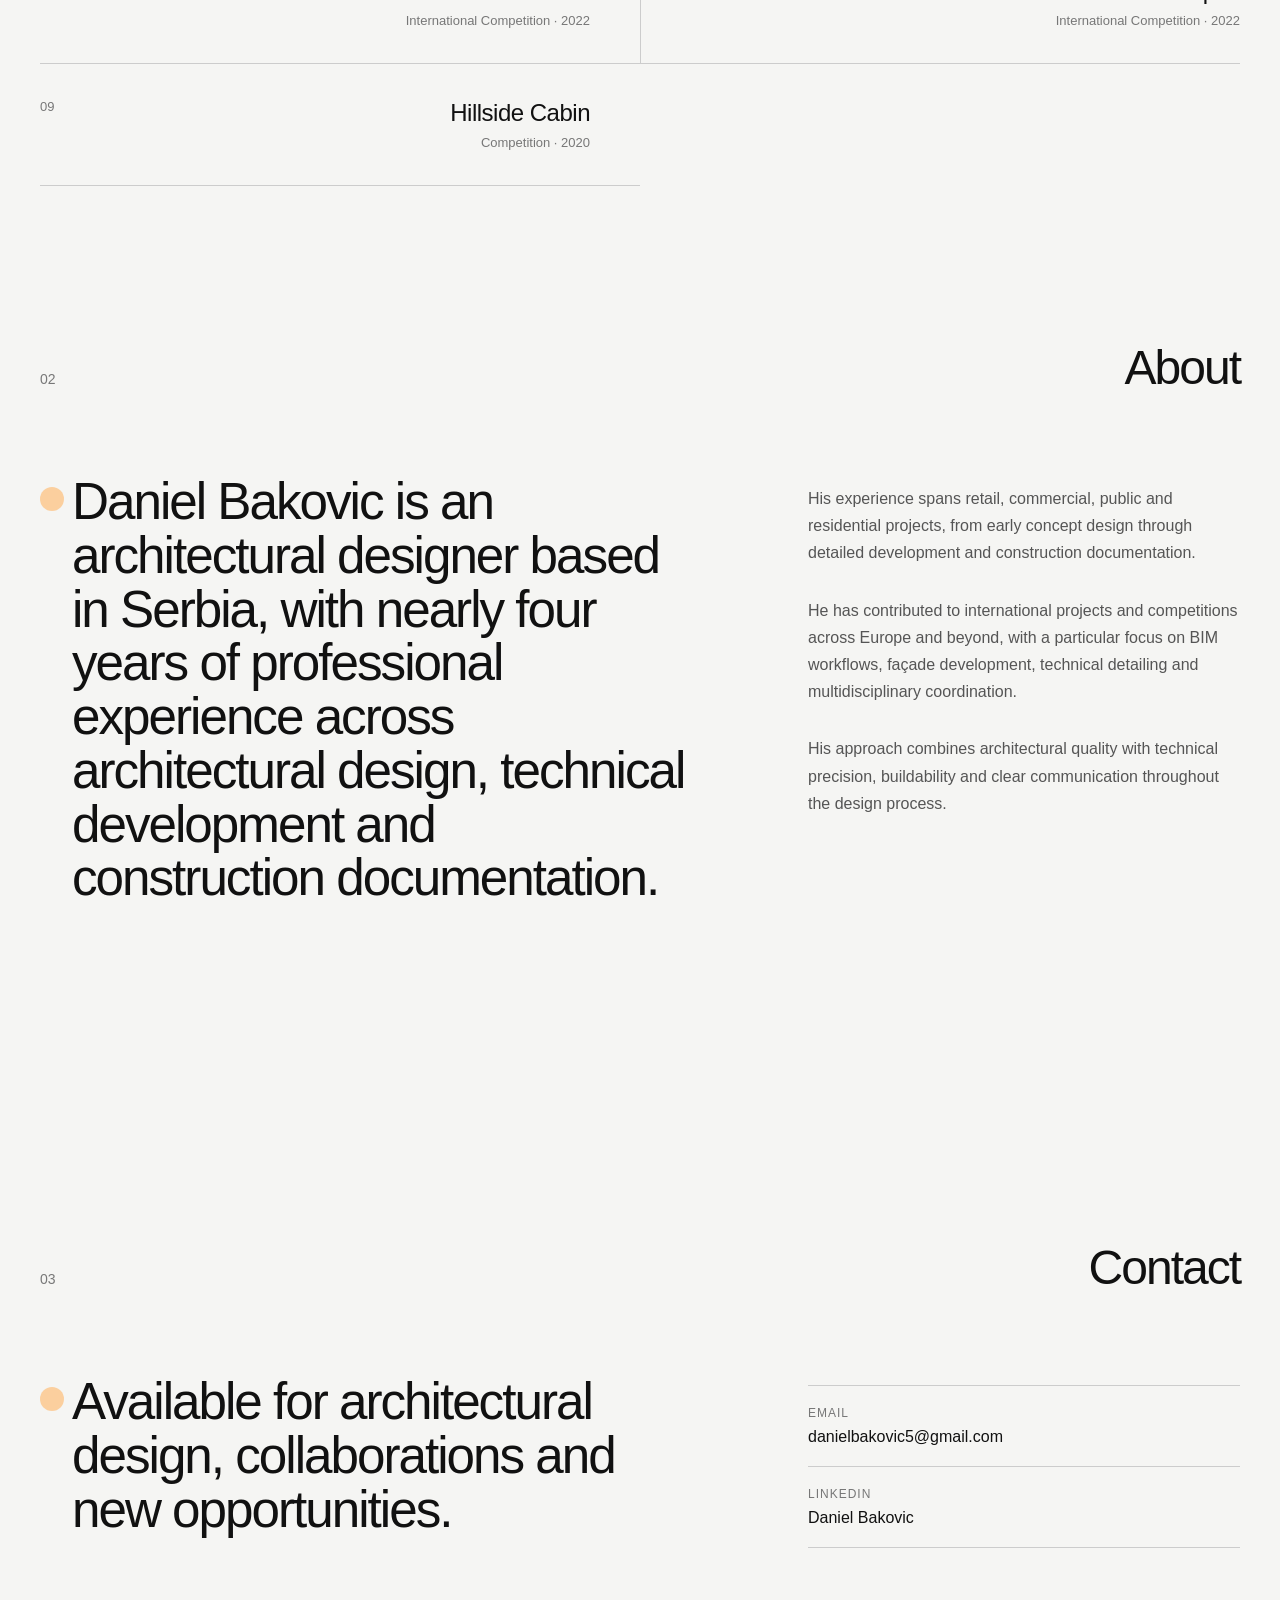
==== commit d6028e22: "Update index.html" ====
--- a/index.html
+++ b/index.html
@@ -23,7 +23,7 @@
         <h1>
     Daniel Bakovic
     <img class="logo-desktop" src="images/LOGO%20copy1.png" alt="Logo">
-<img class="logo-mobile" src="images/LOGO%20white.png" alt="Logo">
+<img class="logo-mobile" src="images/logo-white.png" alt="Logo">
 </h1>
         <p>Architectural Designer</p>
     </section>
--- a/style.css
+++ b/style.css
@@ -78,10 +78,23 @@
     display: block;
     margin-left: 300px;
 }
+
+.logo-mobile {
+    display: none !important;
+}
+
 @media (max-width: 768px) {
-    .hero h1 img {
-        filter: brightness(0) invert(1);
-    }
+    .logo-desktop {
+        display: none !important;
+    }
+
+    .logo-mobile {
+        display: block !important;
+        height: 1.6em;
+        width: auto;
+        margin-left: 80px;
+    }
+}
 }
 .hero p {
     margin-top: 25px;
@@ -797,7 +810,18 @@
     }
 
     .hero h1 img {
-        filter: brightness(0) invert(1);
         margin-left: 80px;
     }
-}
+
+    .logo-desktop {
+        display: none !important;
+    }
+
+    .logo-mobile {
+        display: block !important;
+        height: 1.6em;
+        width: auto;
+        margin-left: 80px;
+    }
+}
+}
